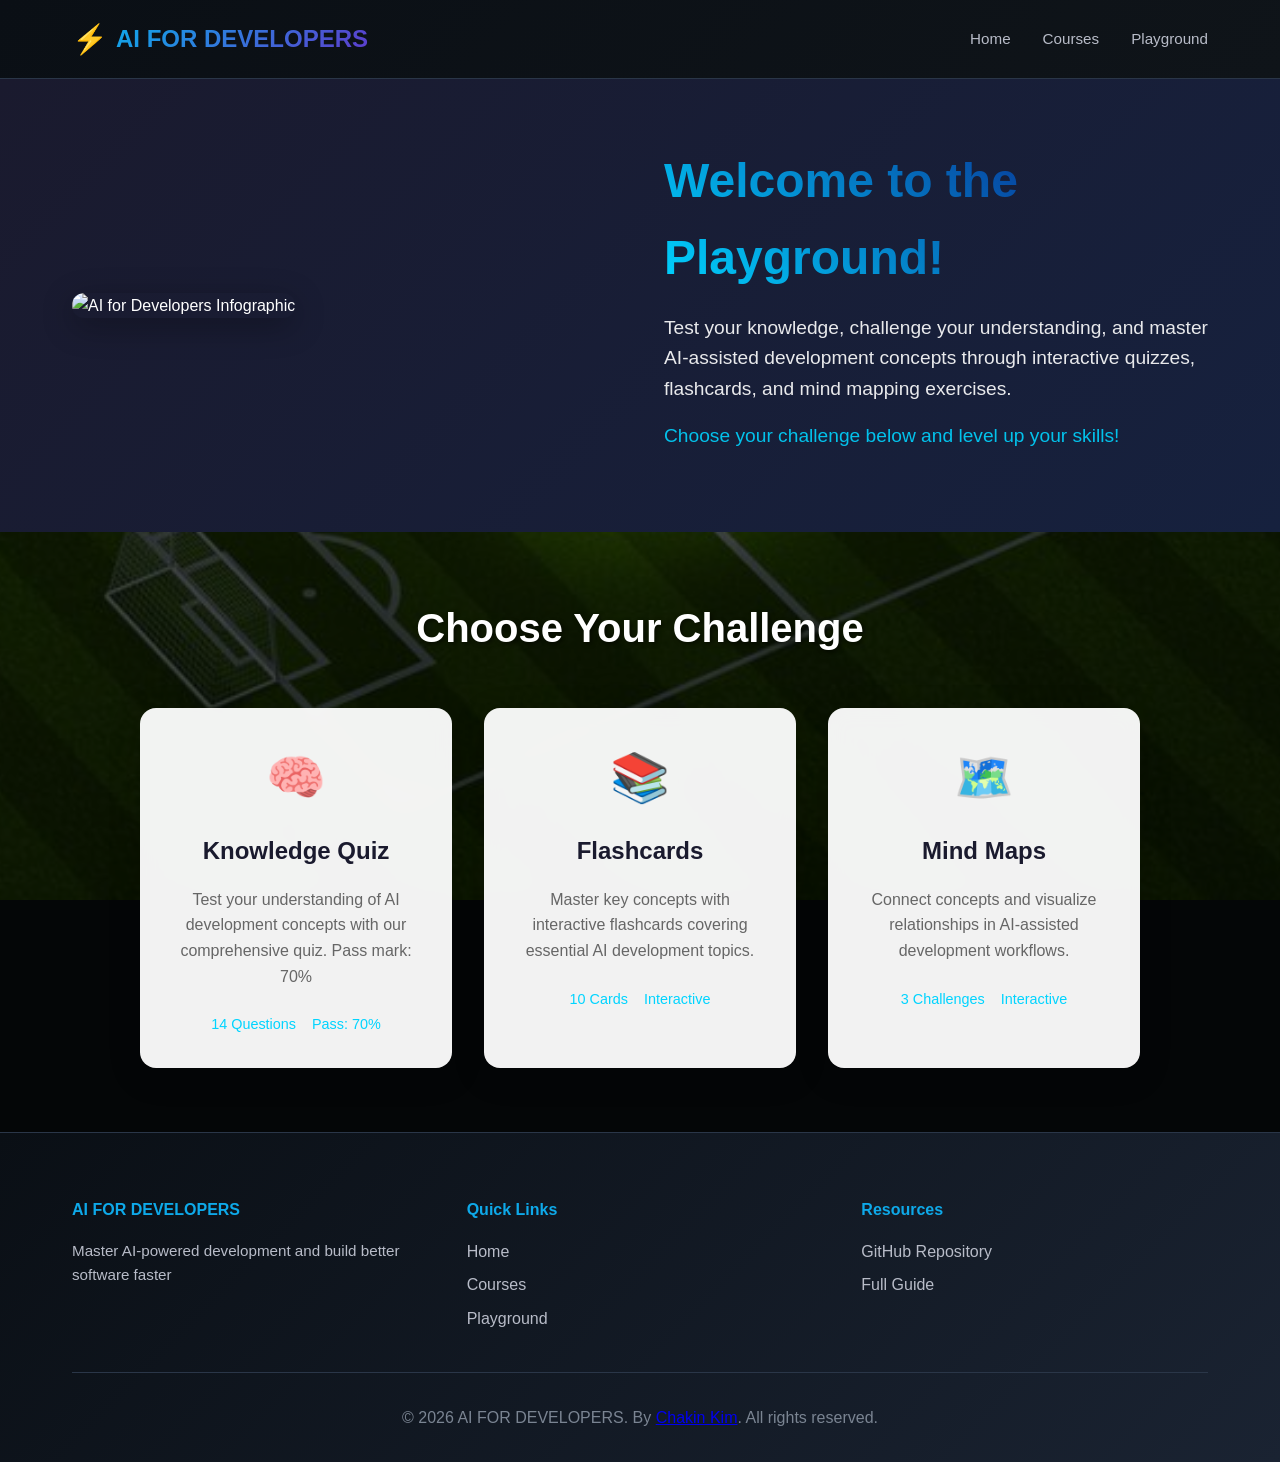
==== playground.html @ 14f4e3f8 "Playground" ====
<!DOCTYPE html>
<html lang="en">
<head>
    <meta charset="UTF-8">
    <meta name="viewport" content="width=device-width, initial-scale=1.0">
    <title>AI FOR DEVELOPERS: Playground</title>
    <link rel="stylesheet" href="styles.css">
    <link rel="stylesheet" href="playground.css">
</head>
<body>
    <!-- Navigation -->
    <nav class="navbar">
        <div class="container">
            <div class="nav-wrapper">
                <div class="logo">
                    <span class="logo-icon">⚡</span>
                    <span class="logo-text">AI FOR DEVELOPERS</span>
                </div>
                <ul class="nav-links">
                    <li><a href="index.html">Home</a></li>
                    <li><a href="course.html">Courses</a></li>
                    <li><a href="playground.html" class="active">Playground</a></li>
                </ul>
            </div>
        </div>
    </nav>

    <!-- Welcome Section -->
    <section class="playground-welcome">
        <div class="container">
            <div class="welcome-content">
                <div class="welcome-image">
                    <img src="AI_4_Devs_Infographic.png" alt="AI for Developers Infographic">
                </div>
                <div class="welcome-text">
                    <h1>Welcome to the Playground!</h1>
                    <p>Test your knowledge, challenge your understanding, and master AI-assisted development concepts through interactive quizzes, flashcards, and mind mapping exercises.</p>
                    <p class="welcome-subtitle">Choose your challenge below and level up your skills!</p>
                </div>
            </div>
        </div>
    </section>

    <!-- Playground Section -->
    <section class="playground" style="background-image: url('pitch.jpg');">
        <div class="container">
            <h2>Choose Your Challenge</h2>
            <div class="challenge-grid">
                <div class="challenge-card" onclick="startQuiz()">
                    <div class="challenge-icon">🧠</div>
                    <h3>Knowledge Quiz</h3>
                    <p>Test your understanding of AI development concepts with our comprehensive quiz. Pass mark: 70%</p>
                    <div class="challenge-stats">
                        <span>14 Questions</span>
                        <span>Pass: 70%</span>
                    </div>
                </div>

                <div class="challenge-card" onclick="startFlashcards()">
                    <div class="challenge-icon">📚</div>
                    <h3>Flashcards</h3>
                    <p>Master key concepts with interactive flashcards covering essential AI development topics.</p>
                    <div class="challenge-stats">
                        <span>10 Cards</span>
                        <span>Interactive</span>
                    </div>
                </div>

                <div class="challenge-card" onclick="startMindMaps()">
                    <div class="challenge-icon">🗺️</div>
                    <h3>Mind Maps</h3>
                    <p>Connect concepts and visualize relationships in AI-assisted development workflows.</p>
                    <div class="challenge-stats">
                        <span>3 Challenges</span>
                        <span>Interactive</span>
                    </div>
                </div>
            </div>
        </div>
    </section>

    <!-- Quiz Modal -->
    <div id="quizModal" class="modal">
        <div class="modal-content">
            <div class="modal-header">
                <h2>AI Development Knowledge Quiz</h2>
                <span class="close" onclick="closeModal()">&times;</span>
            </div>
            <div id="quizContent">
                <!-- Quiz content will be loaded here -->
            </div>
        </div>
    </div>

    <!-- Flashcards Modal -->
    <div id="flashcardsModal" class="modal">
        <div class="modal-content">
            <div class="modal-header">
                <h2>AI Development Flashcards</h2>
                <span class="close" onclick="closeModal()">&times;</span>
            </div>
            <div id="flashcardsContent">
                <!-- Flashcards content will be loaded here -->
            </div>
        </div>
    </div>

    <!-- Mind Maps Modal -->
    <div id="mindmapsModal" class="modal">
        <div class="modal-content large-modal">
            <div class="modal-header">
                <h2>AI Development Mind Maps</h2>
                <span class="close" onclick="closeModal()">&times;</span>
            </div>
            <div id="mindmapsContent">
                <!-- Mind maps content will be loaded here -->
            </div>
        </div>
    </div>

    <!-- Footer -->
    <footer class="footer">
        <div class="container">
            <div class="footer-content">
                <div class="footer-section">
                    <h4>AI FOR DEVELOPERS</h4>
                    <p>Master AI-powered development and build better software faster</p>
                </div>
                <div class="footer-section">
                    <h4>Quick Links</h4>
                    <ul>
                        <li><a href="index.html">Home</a></li>
                        <li><a href="course.html">Courses</a></li>
                        <li><a href="playground.html">Playground</a></li>
                    </ul>
                </div>
                <div class="footer-section">
                    <h4>Resources</h4>
                    <ul>
                        <li><a href="https://github.com/chankjen/AI_For_Developers" target="_blank">GitHub Repository</a></li>
                        <li><a href="guide.md">Full Guide</a></li>
                    </ul>
                </div>
            </div>
            <div class="footer-bottom">
                <p>&copy; 2026 AI FOR DEVELOPERS. By <a href="https://github.com/chankjen/AI_For_Developers" target="_blank">Chakin Kim</a>. All rights reserved.</p>
            </div>
        </div>
    </footer>

    <script src="playground.js"></script>
</body>
</html>
---- styles.css ----
/* ===========================
   Global Styles
   =========================== */

* {
    margin: 0;
    padding: 0;
    box-sizing: border-box;
}

:root {
    --primary: #0ea9e9;
    --primary-dark: #0a7ba3;
    --secondary: #5e3bcc;
    --bg-dark: #0f1419;
    --bg-secondary: #1a2332;
    --bg-tertiary: #252d3d;
    --text-primary: #ffffff;
    --text-secondary: #b8bcc8;
    --text-tertiary: #7a8492;
    --border-color: #2a3648;
    --success: #08a855;
    --warning: #ffa500;
    --error: #f24343;
    --transition: all 0.3s ease;
}

body {
    font-family: -apple-system, BlinkMacSystemFont, 'Segoe UI', Roboto, Oxygen, Ubuntu, Cantarell, sans-serif;
    background-color: var(--bg-dark);
    color: var(--text-primary);
    line-height: 1.6;
    overflow-x: hidden;
}

.container {
    max-width: 1200px;
    margin: 0 auto;
    padding: 0 2rem;
}

/* ===========================
   Navigation
   =========================== */

.navbar {
    background: linear-gradient(135deg, #0a0f15 0%, #0f1419 100%);
    border-bottom: 1px solid var(--border-color);
    position: sticky;
    top: 0;
    z-index: 1000;
    backdrop-filter: blur(10px);
    background-color: rgba(15, 20, 25, 0.95);
}

.navbar .container {
    padding: 1rem 2rem;
}

.nav-wrapper {
    display: flex;
    justify-content: space-between;
    align-items: center;
}

.logo {
    display: flex;
    align-items: center;
    gap: 0.5rem;
    font-size: 1.5rem;
    font-weight: 700;
    cursor: pointer;
}

.logo-icon {
    font-size: 1.8rem;
}

.logo-text {
    background: linear-gradient(135deg, var(--primary), var(--secondary));
    -webkit-background-clip: text;
    -webkit-text-fill-color: transparent;
    background-clip: text;
}

.nav-links {
    display: flex;
    gap: 2rem;
    list-style: none;
}

.nav-links a {
    color: var(--text-secondary);
    text-decoration: none;
    transition: var(--transition);
    font-size: 0.95rem;
    font-weight: 500;
}

.nav-links a:hover {
    color: var(--primary);
}

/* ===========================
   Hero Section
   =========================== */

.hero {
    background: linear-gradient(135deg, #0a0f15 0%, #1a2332 100%);
    padding: 6rem 2rem;
    position: relative;
    overflow: hidden;
}

.hero::before {
    content: '';
    position: absolute;
    top: 0;
    right: 0;
    width: 600px;
    height: 600px;
    background: radial-gradient(circle, rgba(14, 169, 233, 0.1) 0%, transparent 70%);
    border-radius: 50%;
    pointer-events: none;
    filter: blur(40px);
}

.hero-content {
    position: relative;
    z-index: 2;
}

.hero h1 {
    font-size: 3.5rem;
    line-height: 1.2;
    margin-bottom: 1.5rem;
    background: linear-gradient(135deg, var(--primary) 0%, var(--secondary) 100%);
    -webkit-background-clip: text;
    -webkit-text-fill-color: transparent;
    background-clip: text;
    font-weight: 800;
}

.hero p {
    font-size: 1.25rem;
    color: var(--text-secondary);
    margin-bottom: 2rem;
    max-width: 600px;
}

.hero-buttons {
    display: flex;
    gap: 1rem;
    margin-bottom: 3rem;
}

.btn {
    padding: 0.75rem 1.5rem;
    border: none;
    border-radius: 8px;
    font-size: 1rem;
    font-weight: 600;
    cursor: pointer;
    transition: var(--transition);
    text-decoration: none;
    display: inline-block;
}

.btn-primary {
    background: linear-gradient(135deg, var(--primary), var(--secondary));
    color: white;
    box-shadow: 0 10px 30px rgba(14, 169, 233, 0.2);
}

.btn-primary:hover {
    transform: translateY(-2px);
    box-shadow: 0 15px 40px rgba(14, 169, 233, 0.3);
}

.btn-secondary {
    background: transparent;
    color: var(--primary);
    border: 2px solid var(--primary);
}

.btn-secondary:hover {
    background: var(--primary);
    color: white;
}

.btn-large {
    padding: 1rem 2rem;
    font-size: 1.1rem;
}

.btn-small {
    padding: 0.5rem 1rem;
    background: var(--bg-tertiary);
    color: var(--text-secondary);
    border: 1px solid var(--border-color);
    border-radius: 6px;
    font-size: 0.85rem;
    cursor: pointer;
    transition: var(--transition);
}

.btn-small:hover {
    background: var(--primary);
    color: white;
    border-color: var(--primary);
}

.hero-stats {
    display: grid;
    grid-template-columns: repeat(3, 1fr);
    gap: 2rem;
    max-width: 500px;
}

.stat {
    background: var(--bg-secondary);
    padding: 1.5rem;
    border-radius: 12px;
    border: 1px solid var(--border-color);
}

.stat-number {
    font-size: 2rem;
    font-weight: 700;
    color: var(--primary);
}

.stat-label {
    color: var(--text-secondary);
    font-size: 0.9rem;
    margin-top: 0.5rem;
}

/* ===========================
   Courses Section
   =========================== */

.courses {
    padding: 6rem 2rem;
    background: var(--bg-dark);
}

.section-title {
    font-size: 2.5rem;
    font-weight: 700;
    margin-bottom: 0.5rem;
    text-align: center;
}

.section-subtitle {
    text-align: center;
    color: var(--text-secondary);
    font-size: 1.1rem;
    margin-bottom: 3rem;
}

.courses-grid {
    display: grid;
    grid-template-columns: repeat(auto-fit, minmax(300px, 1fr));
    gap: 2rem;
}

.course-card {
    background: linear-gradient(135deg, var(--bg-secondary) 0%, var(--bg-tertiary) 100%);
    padding: 2rem;
    border-radius: 12px;
    border: 1px solid var(--border-color);
    transition: var(--transition);
    position: relative;
    overflow: hidden;
}

.course-card::before {
    content: '';
    position: absolute;
    top: 0;
    left: 0;
    width: 100%;
    height: 4px;
    background: linear-gradient(90deg, var(--primary), var(--secondary));
    transform: scaleX(0);
    transform-origin: left;
    transition: var(--transition);
}

.course-card:hover::before {
    transform: scaleX(1);
}

.course-card:hover {
    transform: translateY(-5px);
    border-color: var(--primary);
}

.course-number {
    font-size: 3rem;
    font-weight: 700;
    color: var(--primary);
    opacity: 0.2;
    position: absolute;
    top: -10px;
    right: -10px;
}

.course-card h3 {
    font-size: 1.3rem;
    margin-bottom: 1rem;
    relative: position;
    z-index: 2;
}

.course-card p {
    color: var(--text-secondary);
    margin-bottom: 1.5rem;
    relative: position;
    z-index: 2;
}

.course-link {
    color: var(--primary);
    text-decoration: none;
    font-weight: 600;
    display: inline-block;
    transition: var(--transition);
}

.course-link:hover {
    color: var(--primary);
    transform: translateX(5px);
}

/* ===========================
   Examples Section
   =========================== */

.examples {
    padding: 6rem 2rem;
    background: linear-gradient(135deg, var(--bg-secondary) 0%, var(--bg-dark) 100%);
}

.examples-container {
    display: grid;
    grid-template-columns: 250px 1fr;
    gap: 2rem;
}

.examples-sidebar {
    background: var(--bg-secondary);
    padding: 1.5rem;
    border-radius: 12px;
    border: 1px solid var(--border-color);
    height: fit-content;
}

.examples-sidebar h3 {
    margin-bottom: 1rem;
    color: var(--primary);
}

.examples-list {
    list-style: none;
}

.examples-list li {
    margin-bottom: 0.5rem;
}

.examples-list a {
    color: var(--text-secondary);
    text-decoration: none;
    display: block;
    padding: 0.5rem;
    border-radius: 6px;
    transition: var(--transition);
}

.examples-list a:hover {
    background: var(--bg-tertiary);
    color: var(--primary);
}

.examples-content {
    display: grid;
    grid-template-columns: 1fr 400px;
    gap: 2rem;
}

.code-viewer {
    background: var(--bg-tertiary);
    border-radius: 12px;
    border: 1px solid var(--border-color);
    overflow: hidden;
}

.code-header {
    background: var(--bg-secondary);
    padding: 1rem;
    border-bottom: 1px solid var(--border-color);
    display: flex;
    justify-content: space-between;
    align-items: center;
}

.code-filename {
    font-weight: 600;
    color: var(--primary);
}

.code-viewer pre {
    padding: 2rem;
    overflow-x: auto;
    max-height: 600px;
    font-size: 0.9rem;
}

.code-viewer code {
    font-family: 'Courier New', Courier, monospace;
}

.code-info {
    display: flex;
    flex-direction: column;
    gap: 1.5rem;
}

.info-card {
    background: var(--bg-secondary);
    padding: 1.5rem;
    border-radius: 12px;
    border: 1px solid var(--border-color);
}

.info-card h4 {
    color: var(--primary);
    margin-bottom: 1rem;
}

.info-card p {
    color: var(--text-secondary);
    font-size: 0.95rem;
}

.info-card ul {
    list-style: none;
}

.info-card li {
    color: var(--text-secondary);
    padding: 0.5rem 0;
    padding-left: 1.5rem;
    position: relative;
}

.info-card li::before {
    content: '→';
    position: absolute;
    left: 0;
    color: var(--primary);
}

/* ===========================
   Tools Section
   =========================== */

.tools {
    padding: 6rem 2rem;
    background: var(--bg-dark);
}

.tools-grid {
    display: grid;
    grid-template-columns: repeat(auto-fit, minmax(300px, 1fr));
    gap: 2rem;
}

.tool-card {
    background: linear-gradient(135deg, var(--bg-secondary) 0%, var(--bg-tertiary) 100%);
    padding: 2rem;
    border-radius: 12px;
    border: 1px solid var(--border-color);
    transition: var(--transition);
}

.tool-card:hover {
    transform: translateY(-5px);
    border-color: var(--primary);
}

.tool-icon {
    font-size: 3rem;
    margin-bottom: 1rem;
}

.tool-card h3 {
    font-size: 1.3rem;
    margin-bottom: 0.5rem;
    color: var(--primary);
}

.tool-card p {
    color: var(--text-secondary);
    margin-bottom: 1.5rem;
    font-size: 0.95rem;
}

.tool-features {
    list-style: none;
}

.tool-features li {
    color: var(--text-tertiary);
    padding: 0.5rem 0;
    padding-left: 1.5rem;
    position: relative;
}

.tool-features li::before {
    content: '✓';
    position: absolute;
    left: 0;
    color: var(--success);
    font-weight: bold;
}

/* ===========================
   Features Section
   =========================== */

.features {
    padding: 6rem 2rem;
    background: linear-gradient(135deg, var(--bg-secondary) 0%, var(--bg-dark) 100%);
}

.features-grid {
    display: grid;
    grid-template-columns: repeat(auto-fit, minmax(250px, 1fr));
    gap: 2rem;
}

.feature-item {
    background: var(--bg-secondary);
    padding: 2rem;
    border-radius: 12px;
    border: 1px solid var(--border-color);
    text-align: center;
}

.feature-icon {
    font-size: 2.5rem;
    margin-bottom: 1rem;
}

.feature-item h3 {
    font-size: 1.2rem;
    margin-bottom: 0.5rem;
}

.feature-item p {
    color: var(--text-secondary);
    font-size: 0.95rem;
}

/* ===========================
   CTA Section
   =========================== */

.cta {
    padding: 6rem 2rem;
    background: linear-gradient(135deg, #0a0f15 0%, var(--bg-secondary) 100%);
    text-align: center;
    position: relative;
    overflow: hidden;
}

.cta::before {
    content: '';
    position: absolute;
    top: 50%;
    left: 50%;
    width: 600px;
    height: 600px;
    background: radial-gradient(circle, rgba(94, 59, 204, 0.1) 0%, transparent 70%);
    border-radius: 50%;
    transform: translate(-50%, -50%);
    pointer-events: none;
    filter: blur(40px);
}

.cta h2 {
    font-size: 2.5rem;
    margin-bottom: 1rem;
    position: relative;
    z-index: 2;
}

.cta p {
    font-size: 1.1rem;
    color: var(--text-secondary);
    margin-bottom: 2rem;
    position: relative;
    z-index: 2;
}

.cta .btn {
    position: relative;
    z-index: 2;
}

/* ===========================
   Footer
   =========================== */

.footer {
    background: linear-gradient(135deg, #0a0f15 0%, var(--bg-secondary) 100%);
    padding: 4rem 2rem 2rem;
    border-top: 1px solid var(--border-color);
}

.footer-content {
    display: grid;
    grid-template-columns: repeat(auto-fit, minmax(250px, 1fr));
    gap: 3rem;
    margin-bottom: 2rem;
}

.footer-section h4 {
    color: var(--primary);
    margin-bottom: 1rem;
}

.footer-section p {
    color: var(--text-secondary);
    font-size: 0.95rem;
}

.footer-section ul {
    list-style: none;
}

.footer-section li {
    margin-bottom: 0.5rem;
}

.footer-section a {
    color: var(--text-secondary);
    text-decoration: none;
    transition: var(--transition);
}

.footer-section a:hover {
    color: var(--primary);
}

.footer-bottom {
    border-top: 1px solid var(--border-color);
    padding-top: 2rem;
    text-align: center;
    color: var(--text-tertiary);
}

/* ===========================
   Responsive
   =========================== */

@media (max-width: 768px) {
    .hero h1 {
        font-size: 2rem;
    }

    .hero p {
        font-size: 1rem;
    }

    .hero-buttons {
        flex-direction: column;
    }

    .hero-stats {
        grid-template-columns: 1fr;
    }

    .nav-links {
        display: none;
    }

    .section-title {
        font-size: 2rem;
    }

    .examples-container {
        grid-template-columns: 1fr;
    }

    .examples-content {
        grid-template-columns: 1fr;
    }

    .code-viewer pre {
        max-height: 400px;
        font-size: 0.85rem;
        padding: 1rem;
    }
}

/* ===========================
   Syntax Highlighting Tweaks
   =========================== */

.hljs {
    background: transparent !important;
    color: #abb2bf !important;
}

.hljs-attr,
.hljs-attribute {
    color: #e06c75 !important;
}

.hljs-literal,
.hljs-number {
    color: #d19a66 !important;
}

.hljs-string {
    color: #98c379 !important;
}

.hljs-title {
    color: #61afef !important;
}

.hljs-function .hljs-title {
    color: #61afef !important;
}
---- playground.css ----
/* Playground Styles */

.playground-welcome {
    padding: 4rem 0;
    background: linear-gradient(135deg, #1a1a2e 0%, #16213e 100%);
    color: white;
}

.welcome-content {
    display: grid;
    grid-template-columns: 1fr 1fr;
    gap: 3rem;
    align-items: center;
}

.welcome-image img {
    width: 100%;
    max-width: 500px;
    height: auto;
    border-radius: 12px;
    box-shadow: 0 8px 32px rgba(0, 0, 0, 0.3);
}

.welcome-text h1 {
    font-size: 3rem;
    margin-bottom: 1rem;
    background: linear-gradient(45deg, #00d4ff, #090979);
    -webkit-background-clip: text;
    -webkit-text-fill-color: transparent;
    background-clip: text;
}

.welcome-text p {
    font-size: 1.2rem;
    line-height: 1.6;
    margin-bottom: 1rem;
    opacity: 0.9;
}

.welcome-subtitle {
    font-size: 1.1rem;
    color: #00d4ff;
    font-weight: 500;
}

.playground {
    padding: 4rem 0;
    background-size: cover;
    background-position: center;
    background-attachment: fixed;
    position: relative;
}

.playground::before {
    content: '';
    position: absolute;
    top: 0;
    left: 0;
    right: 0;
    bottom: 0;
    background: rgba(0, 0, 0, 0.7);
    z-index: 1;
}

.playground > .container {
    position: relative;
    z-index: 2;
}

.playground h2 {
    text-align: center;
    font-size: 2.5rem;
    margin-bottom: 3rem;
    color: white;
    text-shadow: 2px 2px 4px rgba(0, 0, 0, 0.5);
}

.challenge-grid {
    display: grid;
    grid-template-columns: repeat(auto-fit, minmax(300px, 1fr));
    gap: 2rem;
    max-width: 1000px;
    margin: 0 auto;
}

.challenge-card {
    background: rgba(255, 255, 255, 0.95);
    border-radius: 16px;
    padding: 2rem;
    text-align: center;
    cursor: pointer;
    transition: all 0.3s ease;
    box-shadow: 0 8px 32px rgba(0, 0, 0, 0.2);
    backdrop-filter: blur(10px);
}

.challenge-card:hover {
    transform: translateY(-5px);
    box-shadow: 0 12px 40px rgba(0, 0, 0, 0.3);
}

.challenge-icon {
    font-size: 3rem;
    margin-bottom: 1rem;
}

.challenge-card h3 {
    font-size: 1.5rem;
    margin-bottom: 1rem;
    color: #1a1a2e;
}

.challenge-card p {
    color: #666;
    line-height: 1.6;
    margin-bottom: 1.5rem;
}

.challenge-stats {
    display: flex;
    justify-content: center;
    gap: 1rem;
    font-size: 0.9rem;
    color: #00d4ff;
    font-weight: 500;
}

/* Modal Styles */
.modal {
    display: none;
    position: fixed;
    z-index: 1000;
    left: 0;
    top: 0;
    width: 100%;
    height: 100%;
    background-color: rgba(0, 0, 0, 0.8);
    backdrop-filter: blur(5px);
}

.modal-content {
    background-color: white;
    margin: 2% auto;
    padding: 0;
    border-radius: 16px;
    width: 90%;
    max-width: 800px;
    max-height: 90vh;
    overflow-y: auto;
    box-shadow: 0 20px 60px rgba(0, 0, 0, 0.3);
    animation: modalFadeIn 0.3s ease-out;
}

.large-modal .modal-content {
    max-width: 1200px;
}

@keyframes modalFadeIn {
    from {
        opacity: 0;
        transform: translateY(-50px);
    }
    to {
        opacity: 1;
        transform: translateY(0);
    }
}

.modal-header {
    padding: 2rem;
    border-bottom: 1px solid #eee;
    display: flex;
    justify-content: space-between;
    align-items: center;
}

.modal-header h2 {
    margin: 0;
    color: #1a1a2e;
}

.close {
    color: #fa1313;
    font-size: 28px;
    font-weight: bold;
    cursor: pointer;
    transition: color 0.3s;
}

.close:hover {
    color: #00d4ff;
}

/* Quiz Styles */
.quiz-question {
    padding: 2rem;
    border-bottom: 1px solid #480bef;
}

.quiz-question h3 {
    margin-bottom: 1rem;
    color: #FF1493;
    font-weight: bold;
}

.quiz-question p {
    color: #000000;
    font-weight: bold;
    margin-bottom: 1rem;
}

.quiz-options {
    display: flex;
    flex-direction: column;
    gap: 0.5rem;
}

.quiz-option {
    padding: 1rem;
    border: 2px solid #eee;
    border-radius: 8px;
    cursor: pointer;
    transition: all 0.3s;
    color: #00008B;
    font-weight: 500;
}

.quiz-option:hover {
    border-color: #00d4ff;
    background: rgba(0, 212, 255, 0.1);
}

.quiz-option.selected {
    border-color: #00d4ff;
    background: rgba(0, 212, 255, 0.2);
}

.quiz-navigation {
    padding: 2rem;
    display: flex;
    justify-content: space-between;
    align-items: center;
}

.quiz-progress {
    font-weight: 500;
    color: #666;
}

.btn-quiz {
    padding: 0.75rem 1.5rem;
    border: none;
    border-radius: 8px;
    cursor: pointer;
    font-weight: 500;
    transition: all 0.3s;
}

.btn-primary-quiz {
    background: linear-gradient(45deg, #00d4ff, #090979);
    color: white;
}

.btn-primary-quiz:hover {
    transform: translateY(-2px);
    box-shadow: 0 4px 12px rgba(0, 212, 255, 0.3);
}

.btn-secondary-quiz {
    background: #f0f0f0;
    color: #333;
}

.btn-secondary-quiz:hover {
    background: #e0e0e0;
}

/* Results Styles */
.quiz-results {
    padding: 2rem;
    text-align: center;
}

.results-score {
    font-size: 3rem;
    font-weight: bold;
    margin: 1rem 0;
}

.results-pass {
    color: #28a745;
}

.results-fail {
    color: #dc3545;
}

.results-details {
    text-align: left;
    margin-top: 2rem;
}

.wrong-answer {
    background: #fff3cd;
    border: 1px solid #ffeaa7;
    border-radius: 8px;
    padding: 1rem;
    margin-bottom: 1rem;
}

.wrong-answer h4 {
    margin: 0 0 0.5rem 0;
    color: #856404;
}

.correct-answer {
    color: #28a745;
    font-weight: bold;
}

/* Flashcard Styles */
.flashcard-container {
    padding: 2rem;
    text-align: center;
}

.flashcard {
    background: linear-gradient(135deg, #667eea 0%, #764ba2 100%);
    color: white;
    border-radius: 16px;
    padding: 3rem;
    min-height: 300px;
    display: flex;
    flex-direction: column;
    justify-content: center;
    cursor: pointer;
    transition: all 0.3s;
    box-shadow: 0 8px 32px rgba(0, 0, 0, 0.2);
}

.flashcard.flipped {
    background: linear-gradient(135deg, #f093fb 0%, #f5576c 100%);
}

.flashcard-front, .flashcard-back {
    display: none;
}

.flashcard-front.show, .flashcard-back.show {
    display: block;
}

.flashcard h3 {
    margin-bottom: 1rem;
    font-size: 1.5rem;
}

.flashcard p {
    font-size: 1.2rem;
    line-height: 1.6;
}

.flashcard-navigation {
    display: flex;
    justify-content: space-between;
    align-items: center;
    margin-top: 2rem;
}

.flashcard-progress {
    font-weight: 500;
}

/* Mind Map Styles */
.mindmap-container {
    padding: 1rem;
}

.mindmap-challenge {
    margin-bottom: 1rem;
}

.mindmap-title {
    text-align: center;
    margin-bottom: 1rem;
    font-size: 1.3rem;
    color: #1a1a2e;
    font-weight: bold;
}

.mindmap-canvas {
    background: #f8f9fa;
    border-radius: 12px;
    padding: 1.5rem;
    height: 300px;
    position: relative;
    border: 2px dashed #dee2e6;
    overflow: hidden;
}

.mindmap-node {
    position: absolute;
    background: #FF1493;
    border: 2px solid #FF1493;
    border-radius: 50%;
    width: 120px;
    height: 120px;
    display: flex;
    align-items: center;
    justify-content: center;
    text-align: center;
    cursor: move;
    box-shadow: 0 4px 12px rgba(0, 0, 0, 0.1);
    color: #00008B;
    font-size: 0.9rem;
    font-weight: 500;
}

.mindmap-node.center {
    background: #FF1493;
    color: #00008B;
    border-color: #FF1493;
}

.mindmap-connection {
    position: absolute;
    height: 2px;
    background: #00d4ff;
    pointer-events: none;
}

.mindmap-instructions {
    background: #e7f3ff;
    border: 1px solid #b3d9ff;
    border-radius: 8px;
    padding: 0.75rem;
    margin-bottom: 0.75rem;
    font-size: 0.9rem;
}

.mindmap-instructions h4 {
    margin: 0 0 0.25rem 0;
    color: #0056b3;
    font-size: 0.95rem;
}

.mindmap-instructions p {
    margin: 0;
    color: #0056b3;
    font-size: 0.85rem;
}

.mindmap-answer-display {
    background: #d4edda;
    border: 1px solid #c3e6cb;
    border-radius: 8px;
    padding: 1rem;
    margin: 1rem 0;
    display: none;
}

.mindmap-answer-display.show {
    display: block;
}

.mindmap-answer-display h4 {
    margin: 0 0 0.5rem 0;
    color: #155724;
    font-weight: bold;
}

.mindmap-answer-display p {
    margin: 0.5rem 0;
    color: #155724;
    font-size: 0.95rem;
}

/* Responsive Design */
@media (max-width: 768px) {
    .welcome-content {
        grid-template-columns: 1fr;
        gap: 2rem;
    }

    .welcome-text h1 {
        font-size: 2rem;
    }

    .challenge-grid {
        grid-template-columns: 1fr;
    }

    .modal-content {
        width: 95%;
        margin: 10% auto;
    }

    .quiz-navigation {
        flex-direction: column;
        gap: 1rem;
    }

    .flashcard-navigation {
        flex-direction: column;
        gap: 1rem;
    }
}
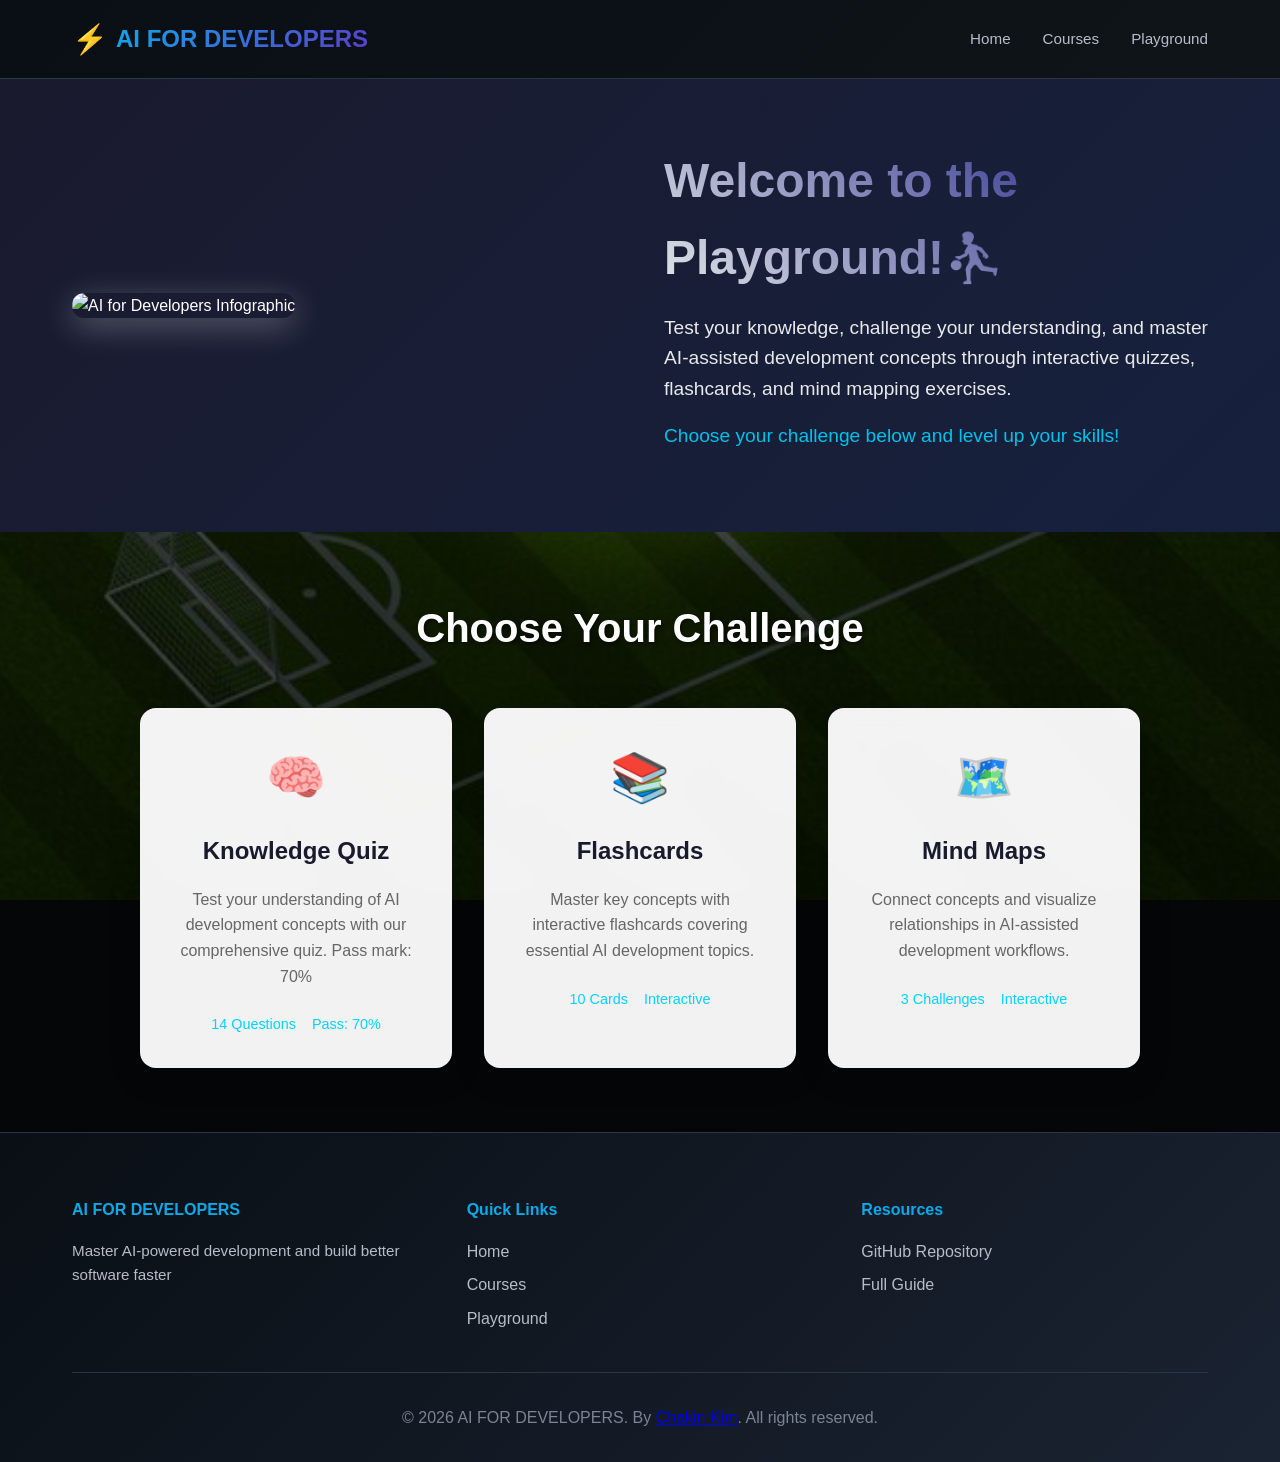
==== commit fcaadad9: "Play_X" ====
--- a/playground.html
+++ b/playground.html
@@ -33,7 +33,7 @@
                     <img src="AI_4_Devs_Infographic.png" alt="AI for Developers Infographic">
                 </div>
                 <div class="welcome-text">
-                    <h1>Welcome to the Playground!</h1>
+                    <h1>Welcome to the Playground!⛹️‍♂️</h1>
                     <p>Test your knowledge, challenge your understanding, and master AI-assisted development concepts through interactive quizzes, flashcards, and mind mapping exercises.</p>
                     <p class="welcome-subtitle">Choose your challenge below and level up your skills!</p>
                 </div>
--- a/playground.css
+++ b/playground.css
@@ -18,13 +18,13 @@
     max-width: 500px;
     height: auto;
     border-radius: 12px;
-    box-shadow: 0 8px 32px rgba(0, 0, 0, 0.3);
+    box-shadow: 0 8px 32px rgba(249, 248, 248, 0.3);
 }
 
 .welcome-text h1 {
     font-size: 3rem;
     margin-bottom: 1rem;
-    background: linear-gradient(45deg, #00d4ff, #090979);
+    background: linear-gradient(45deg, #e2e8e9, #090979);
     -webkit-background-clip: text;
     -webkit-text-fill-color: transparent;
     background-clip: text;
